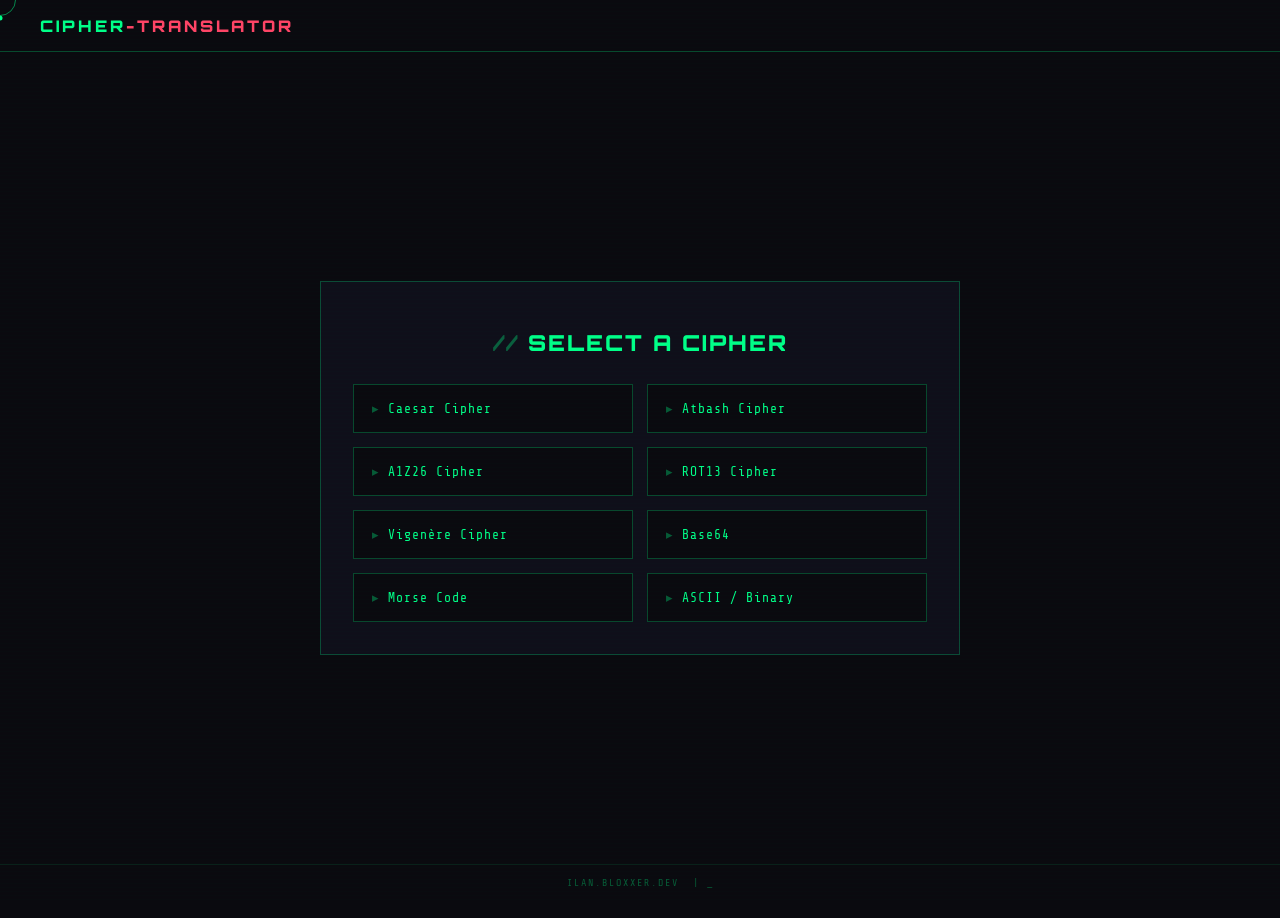
==== cipher/index.html @ 72453ea2 "Initial commit" ====
<!DOCTYPE html>
<html lang="en">
<head>
    <script async src="https://www.googletagmanager.com/gtag/js?id=G-B11HJYVGYN"></script>sudo
    <script src="gtag.js"></script>
    <meta charset="UTF-8">
    <meta name="viewport" content="width=device-width, initial-scale=1.0">
    <title>Cipher Translator</title>
    <link href="https://fonts.googleapis.com/css2?family=Orbitron:wght@400;700;900&family=Share+Tech+Mono&display=swap" rel="stylesheet">
    <link href="/cipher/styles.css" rel="stylesheet">
</head>
<body>

    <nav>
        <span class="logo" onclick="location.href='https://ilan.bloxxer.dev'">CIPHER<span>-TRANSLATOR</span>
    </nav>

    <div id="cursor-outer"></div>
    <div id="cursor-inner"></div>

    <div id="app-container">

        <div id="cipher-menu" class="panel">
            <h1 class="panel-h1">SELECT A CIPHER</h1>
            <div id="cipher-buttons-container"></div>
        </div>

        <div id="translator-page" class="panel hidden">
            <div class="translator-head">
                <h2 id="translator-title" class="translator-title">Translator</h2>
                <button id="back-to-menu-btn" class="btn btn-ghost">
                    <svg xmlns="http://www.w3.org/2000/svg" viewBox="0 0 20 20" fill="currentColor">
                        <path fill-rule="evenodd" d="M9.707 16.707a1 1 0 01-1.414 0l-6-6a1 1 0 010-1.414l6-6a1 1 0 011.414 1.414L5.414 9H17a1 1 0 110 2H5.414l4.293 4.293a1 1 0 010 1.414z" clip-rule="evenodd" />
                    </svg>
                    MENU
                </button>
            </div>

            <div id="key-input-container" class="hidden">
                <label id="key-label" for="cipher-key">Cipher Key:</label>
                <input type="text" id="cipher-key" placeholder="Enter key here">
                <p id="key-error" class="hidden"></p>
            </div>

            <div class="io-grid">
                <div>
                    <label for="input-text">Input Text:</label>
                    <textarea id="input-text" rows="6" placeholder="Enter text to process..."></textarea>
                </div>
                <div>
                    <label for="output-text">Output Text:</label>
                    <textarea id="output-text" rows="6" placeholder="Result will appear here..." readonly></textarea>
                </div>
            </div>

            <div id="message-area"></div>

            <div class="controls-row">
                <button id="encode-btn" class="btn btn-primary">
                    <svg xmlns="http://www.w3.org/2000/svg" viewBox="0 0 20 20" fill="currentColor">
                        <path fill-rule="evenodd" d="M5 9V7a5 5 0 0110 0v2a2 2 0 012 2v5a2 2 0 01-2 2H5a2 2 0 01-2-2v-5a2 2 0 012-2zm8-2v2H7V7a3 3 0 016 0z" clip-rule="evenodd" />
                    </svg>
                    ENCODE
                </button>
                <button id="decode-btn" class="btn btn-primary">
                    <svg xmlns="http://www.w3.org/2000/svg" viewBox="0 0 20 20" fill="currentColor">
                        <path d="M10 2a5 5 0 00-5 5v2a2 2 0 00-2 2v5a2 2 0 002 2h10a2 2 0 002-2v-5a2 2 0 00-2-2V7a5 5 0 00-5-5zm0 2.5a2.5 2.5 0 012.5 2.5V7H7.5V7a2.5 2.5 0 012.5-2.5z" />
                    </svg>
                    DECODE
                </button>
                <button id="swap-btn" class="btn btn-ghost">
                    <svg xmlns="http://www.w3.org/2000/svg" viewBox="0 0 20 20" fill="currentColor">
                        <path fill-rule="evenodd" d="M10 3a1 1 0 01.707.293l3 3a1 1 0 01-1.414 1.414L10 5.414 7.707 7.707a1 1 0 01-1.414-1.414l3-3A1 1 0 0110 3zm0 14a1 1 0 01-.707-.293l-3-3a1 1 0 011.414-1.414L10 14.586l2.293-2.293a1 1 0 011.414 1.414l-3 3A1 1 0 0110 17z" clip-rule="evenodd" />
                    </svg>
                    SWAP I/O
                </button>
                <button id="clear-btn" class="btn btn-ghost">
                    <svg xmlns="http://www.w3.org/2000/svg" fill="none" viewBox="0 0 24 24" stroke="currentColor" stroke-width="2">
                        <path stroke-linecap="round" stroke-linejoin="round" d="M19 7l-.867 12.142A2 2 0 0116.138 21H7.862a2 2 0 01-1.995-1.858L5 7m5 4v6m4-6v6m1-10V4a1 1 0 00-1-1h-4a1 1 0 00-1 1v3M4 7h16" />
                    </svg>
                    CLEAR
                </button>
            </div>
        </div>
    </div>

    <div id="message-modal" class="modal hidden">
        <div class="modal-content">
            <h3 id="modal-title" class="modal-title">Notification</h3>
            <p id="modal-body" class="modal-body">This is a modal message.</p>
            <div class="modal-actions">
                <button id="modal-close-btn" class="btn btn-primary">Close</button>
            </div>
        </div>
    </div>

    <footer>
        ILAN.BLOXXER.DEV &nbsp;|&nbsp; <span class="blink">_</span>
    </footer>

    <script>
        // DOM Elements
        const cipherMenuPage = document.getElementById('cipher-menu');
        const translatorPage = document.getElementById('translator-page');
        const cipherButtonsContainer = document.getElementById('cipher-buttons-container');
        const translatorTitle = document.getElementById('translator-title');
        const backToMenuBtn = document.getElementById('back-to-menu-btn');
        
        const keyInputContainer = document.getElementById('key-input-container');
        const keyLabel = document.getElementById('key-label');
        const cipherKeyInput = document.getElementById('cipher-key');
        const keyError = document.getElementById('key-error');

        const inputText = document.getElementById('input-text');
        const outputText = document.getElementById('output-text');
        const messageArea = document.getElementById('message-area');

        const encodeBtn = document.getElementById('encode-btn');
        const decodeBtn = document.getElementById('decode-btn');
        const swapBtn = document.getElementById('swap-btn');
        const clearBtn = document.getElementById('clear-btn');

        const messageModal = document.getElementById('message-modal');
        const modalTitleElem = document.getElementById('modal-title'); // Renamed to avoid conflict
        const modalBodyElem = document.getElementById('modal-body');   // Renamed to avoid conflict
        const modalCloseBtn = document.getElementById('modal-close-btn');

        let currentCipher = null;

        // --- Utility Functions ---
        function showModal(title, message) {
            modalTitleElem.textContent = title;
            modalBodyElem.textContent = message;
            messageModal.classList.remove('hidden');
        }

        modalCloseBtn.addEventListener('click', () => {
            messageModal.classList.add('hidden');
        });

        // --- Cipher Definitions ---
        const ciphers = {
            caesar: {
                name: "Caesar Cipher",
                needsKey: true,
                keyPrompt: "Shift value (e.g., 3 for A->D):",
                keyType: "number",
                process: (text, keyStr, encode) => {
                    const shift = parseInt(keyStr);
                    if (isNaN(shift)) {
                        keyError.textContent = "Shift must be a number.";
                        keyError.classList.remove('hidden');
                        return null;
                    }
                    keyError.classList.add('hidden');
                    return text.split('').map(char => {
                        if (char.match(/[a-z]/i)) {
                            const code = char.charCodeAt(0);
                            let shiftedCode;
                            if (code >= 65 && code <= 90) { // Uppercase
                                shiftedCode = encode ? (code - 65 + shift) % 26 : (code - 65 - shift + 26*1000) % 26; 
                                return String.fromCharCode(shiftedCode + 65);
                            } else if (code >= 97 && code <= 122) { // Lowercase
                                shiftedCode = encode ? (code - 97 + shift) % 26 : (code - 97 - shift + 26*1000) % 26;
                                return String.fromCharCode(shiftedCode + 97);
                            }
                        }
                        return char; 
                    }).join('');
                }
            },
            atbash: {
                name: "Atbash Cipher",
                needsKey: false,
                process: (text) => { 
                    return text.split('').map(char => {
                        if (char.match(/[a-z]/i)) {
                            const code = char.charCodeAt(0);
                            if (code >= 65 && code <= 90) { 
                                return String.fromCharCode(90 - (code - 65));
                            } else if (code >= 97 && code <= 122) { 
                                return String.fromCharCode(122 - (code - 97));
                            }
                        }
                        return char;
                    }).join('');
                }
            },
            a1z26: {
                name: "A1Z26 Cipher",
                needsKey: false,
                encode: (text) => {
                    return text.toUpperCase().split('').map(char => {
                        const code = char.charCodeAt(0);
                        if (code >= 65 && code <= 90) { 
                            return code - 64;
                        }
                        return ''; 
                    }).filter(val => val !== '').join(' ');
                },
                decode: (text) => {
                    return text.split(' ').map(numStr => {
                        const num = parseInt(numStr);
                        if (!isNaN(num) && num >= 1 && num <= 26) {
                            return String.fromCharCode(num + 64);
                        }
                        return ''; 
                    }).filter(val => val !== '').join('');
                }
            },
            rot13: {
                name: "ROT13 Cipher",
                needsKey: false,
                process: (text) => { 
                    return ciphers.caesar.process(text, '13', true);
                }
            },
            vigenere: {
                name: "Vigenère Cipher",
                needsKey: true,
                keyPrompt: "Keyword (alphabetic, e.g., LEMON):",
                keyType: "text",
                process: (text, key, encode) => {
                    if (!key || !/^[a-zA-Z]+$/.test(key)) {
                        keyError.textContent = "Keyword must be alphabetic and not empty.";
                        keyError.classList.remove('hidden');
                        return null;
                    }
                    keyError.classList.add('hidden');
                    const keyUpper = key.toUpperCase();
                    let keyIndex = 0;
                    return text.split('').map(char => {
                        if (char.match(/[a-z]/i)) {
                            const charCode = char.charCodeAt(0);
                            const keyChar = keyUpper[keyIndex % keyUpper.length];
                            const shift = keyChar.charCodeAt(0) - 65;
                            keyIndex++;
                            
                            let base, processedCharCode;
                            if (charCode >= 65 && charCode <= 90) base = 65; 
                            else if (charCode >= 97 && charCode <= 122) base = 97; 
                            else return char; 

                            if (encode) {
                                processedCharCode = (charCode - base + shift) % 26;
                            } else {
                                processedCharCode = (charCode - base - shift + 26) % 26;
                            }
                            return String.fromCharCode(base + processedCharCode);
                        }
                        return char;
                    }).join('');
                }
            },
            base64: {
                name: "Base64",
                needsKey: false,
                encode: (text) => {
                    try {
                        return btoa(unescape(encodeURIComponent(text))); 
                    } catch (e) {
                        messageArea.textContent = "Error encoding to Base64: " + e.message;
                        return null;
                    }
                },
                decode: (text) => {
                    try {
                        return decodeURIComponent(escape(atob(text))); 
                    } catch (e) {
                        messageArea.textContent = "Invalid Base64 string or error decoding: " + e.message;
                        return null;
                    }
                }
            },
            morse: {
                name: "Morse Code",
                needsKey: false,
                map: {
                    'A': '.-',    'B': '-...',  'C': '-.-.',  'D': '-..',   'E': '.',
                    'F': '..-.',  'G': '--.',   'H': '....',  'I': '..',    'J': '.---',
                    'K': '-.-',   'L': '.-..',  'M': '--',    'N': '-.',    'O': '---',
                    'P': '.--.',  'Q': '--.-',  'R': '.-.',   'S': '...',   'T': '-',
                    'U': '..-',   'V': '...-',  'W': '.--',   'X': '-..-',  'Y': '-.--',
                    'Z': '--..',  '0': '-----', '1': '.----', '2': '..---', '3': '...--',
                    '4': '....-', '5': '.....', '6': '-....', '7': '--...', '8': '---..',
                    '9': '----.', '.': '.-.-.-',',': '--..--', '?': '..--..', '\'': '.----.',
                    '!': '-.-.--', '/': '-..-.', '(': '-.--.', ')': '-.--.-', '&': '.-...',
                    ':': '---...', ';': '-.-.-.', '=': '-...-', '+': '.-.-.', '-': '-....-',
                    '_': '..--.-', '"': '.-..-.', '$': '...-..-', '@': '.--.-.', ' ': '/'
                },
                reverseMap: null, 
                init: function() {
                    this.reverseMap = {};
                    for (const key in this.map) {
                        this.reverseMap[this.map[key]] = key;
                    }
                },
                encode: function(text) {
                    if (!this.reverseMap) this.init();
                    return text.toUpperCase().split('').map(char => this.map[char] || '').filter(Boolean).join(' ');
                },
                decode: function(morse) {
                    if (!this.reverseMap) this.init();
                    return morse.split(' ').map(code => this.reverseMap[code] || '').filter(Boolean).join('');
                }
            },
            binary: {
                name: "ASCII / Binary",
                needsKey: false,
                encode: (text) => {
                    return text.split('').map(char => {
                        return char.charCodeAt(0).toString(2).padStart(8, '0');
                    }).join(' ');
                },
                decode: (binaryStr) => {
                    return binaryStr.split(' ').map(bin => {
                        if (/^[01]{8}$/.test(bin)) { 
                           return String.fromCharCode(parseInt(bin, 2));
                        }
                        return ''; 
                    }).filter(Boolean).join('');
                }
            }
        };
        
        if (ciphers.morse.init) ciphers.morse.init();

        function showCipherMenu() {
            cipherMenuPage.classList.remove('hidden');
            translatorPage.classList.add('hidden');
            currentCipher = null;
            clearTranslatorFields();
            messageArea.textContent = '';
        }

        function showTranslator(cipherKey) {
            currentCipher = ciphers[cipherKey];
            if (!currentCipher) {
                console.error("Cipher not found:", cipherKey);
                showModal("Error", `Cipher "${cipherKey}" definition is missing.`);
                return;
            }

            translatorTitle.textContent = `${currentCipher.name} Translator`;
            cipherMenuPage.classList.add('hidden');
            translatorPage.classList.remove('hidden');
            
            keyError.classList.add('hidden');
            keyError.textContent = '';

            if (currentCipher.needsKey) {
                keyInputContainer.classList.remove('hidden');
                keyLabel.textContent = currentCipher.keyPrompt || "Cipher Key:";
                cipherKeyInput.type = currentCipher.keyType || "text";
                cipherKeyInput.value = ''; 
                cipherKeyInput.placeholder = currentCipher.keyType === 'number' ? "e.g., 3" : "e.g., LEMON";
            } else {
                keyInputContainer.classList.add('hidden');
            }
            clearTranslatorFields();
            messageArea.textContent = '';
        }
        
        function clearTranslatorFields() {
            inputText.value = '';
            outputText.value = '';
            if (currentCipher && currentCipher.needsKey) {
                cipherKeyInput.value = '';
            }
            messageArea.textContent = '';
            keyError.classList.add('hidden');
        }

        backToMenuBtn.addEventListener('click', showCipherMenu);

        encodeBtn.addEventListener('click', () => {
            if (!currentCipher) return;
            messageArea.textContent = ''; 
            const text = inputText.value;
            const key = currentCipher.needsKey ? cipherKeyInput.value : null;

            let result;
            if (currentCipher.process) { 
                result = currentCipher.process(text, key, true);
            } else if (currentCipher.encode) { 
                result = currentCipher.encode(text, key);
            } else {
                showModal("Error", "Encoding function not implemented for this cipher.");
                return;
            }
            
            if (result !== null) { 
                outputText.value = result;
            } else if (!keyError.classList.contains('hidden')) {
                // Key error already shown
            } else if (!messageArea.textContent) {
                 messageArea.textContent = 'Encoding failed. Check input or key.';
            }
        });

        decodeBtn.addEventListener('click', () => {
            if (!currentCipher) return;
            messageArea.textContent = '';
            const text = inputText.value;
            const key = currentCipher.needsKey ? cipherKeyInput.value : null;

            let result;
            if (currentCipher.process) {
                result = currentCipher.process(text, key, false);
            } else if (currentCipher.decode) {
                result = currentCipher.decode(text, key);
            } else {
                showModal("Error", "Decoding function not implemented for this cipher.");
                return;
            }

            if (result !== null) {
                outputText.value = result;
            } else if (!keyError.classList.contains('hidden')) {
                // Key error already shown
            } else if (!messageArea.textContent) {
                 messageArea.textContent = 'Decoding failed. Check input or key.';
            }
        });
        
        swapBtn.addEventListener('click', () => {
            const temp = inputText.value;
            inputText.value = outputText.value;
            outputText.value = temp;
            messageArea.textContent = '';
        });

        clearBtn.addEventListener('click', () => {
            clearTranslatorFields();
            if (currentCipher && currentCipher.needsKey) {
                 cipherKeyInput.value = ''; 
            }
        });
        
        cipherKeyInput.addEventListener('input', () => {
            keyError.classList.add('hidden'); 
            messageArea.textContent = '';
        });
        inputText.addEventListener('input', () => {
             messageArea.textContent = '';
        });

        function initializeApp() {
            for (const key in ciphers) {
                const button = document.createElement('button');
                button.textContent = ciphers[key].name;
                button.classList.add('cipher-btn');
                button.dataset.cipherKey = key;
                button.addEventListener('click', () => showTranslator(key));
                cipherButtonsContainer.appendChild(button);
            }
            showCipherMenu(); 
        }

        initializeApp();

        // --- Custom cursor ---
        (function () {
            const o = document.getElementById('cursor-outer');
            const i = document.getElementById('cursor-inner');
            let mx = 0, my = 0, ox = 0, oy = 0;
            document.addEventListener('mousemove', e => {
                mx = e.clientX; my = e.clientY;
                i.style.left = mx + 'px'; i.style.top = my + 'px';
            });
            (function animate() {
                ox += (mx - ox) * 0.12; oy += (my - oy) * 0.12;
                o.style.left = Math.round(ox * 10) / 10 + 'px';
                o.style.top = Math.round(oy * 10) / 10 + 'px';
                requestAnimationFrame(animate);
            })();
            function addHover(el) {
                el.addEventListener('mouseenter', () => document.body.classList.add('cursor-hover'));
                el.addEventListener('mouseleave', () => document.body.classList.remove('cursor-hover'));
            }
            function addTextCursor(el) {
                el.addEventListener('mouseenter', () => document.body.classList.add('cursor-text'));
                el.addEventListener('mouseleave', () => document.body.classList.remove('cursor-text'));
            }
            document.querySelectorAll('button, a').forEach(addHover);
            document.querySelectorAll('input, textarea').forEach(addTextCursor);
            // cipher menu buttons are created after initializeApp() runs, so re-bind once more
            document.querySelectorAll('.cipher-btn').forEach(addHover);
        })();
    </script>
</body>
</html>
---- cipher/styles.css ----
:root {
    --green: #00ff88;
    --red: #ff4466;
    --yellow: #ffcc00;
    --bg: #0a0a0f;
    --bg2: #0f0f1a;
    --border: #00ff8818;
    --border2: #00ff8840;
    --text-dim: #00ff8855;
    --text-mid: #00ff8899;
}

*, *::before, *::after { box-sizing: border-box; }

body {
    font-family: 'Share Tech Mono', monospace;
    background: var(--bg);
    color: var(--green);
    margin: 0;
    min-height: 100vh;
    cursor: none !important;
}
*, *::before, *::after { cursor: none !important; }
a { color: inherit; }

/* scanlines */
body::before {
    content: '';
    pointer-events: none;
    position: fixed;
    inset: 0;
    background: repeating-linear-gradient(
        to bottom,
        transparent 0px, transparent 3px,
        rgba(0,255,136,0.012) 3px, rgba(0,255,136,0.012) 4px
    );
    z-index: 9000;
}

/* custom cursor */
#cursor-outer {
    position: fixed; pointer-events: none; z-index: 99999;
    width: 32px; height: 32px;
    border: 1px solid rgba(0,255,136,0.5);
    border-radius: 50%;
    transform: translate(-50%, -50%);
    transition: width 0.2s, height 0.2s, border-color 0.2s, background 0.2s;
}
#cursor-inner {
    position: fixed; pointer-events: none; z-index: 99999;
    width: 5px; height: 5px;
    background: var(--green);
    border-radius: 50%;
    transform: translate(-50%, -50%);
    transition: width 0.15s, height 0.15s, background 0.15s;
}
body.cursor-hover #cursor-outer { width: 44px; height: 44px; border-color: rgba(0,255,136,0.8); background: rgba(0,255,136,0.06); }
body.cursor-hover #cursor-inner { width: 6px; height: 6px; background: #00ffaa; }
body.cursor-text #cursor-outer { width: 3px; height: 28px; border-radius: 2px; border-color: rgba(0,255,136,0.7); }
body.cursor-text #cursor-inner { opacity: 0; }

.hidden { display: none !important; }

#app-container {
    min-height: 100vh;
    display: flex;
    flex-direction: column;
    align-items: center;
    justify-content: center;
    padding: 24px;
    position: relative;
    z-index: 1;
}

/* panel = old "bg-gray-800 rounded-xl shadow-2xl" card */
.panel {
    width: 100%;
    background: var(--bg2);
    border: 1px solid var(--border2);
    padding: 32px;
}
#cipher-menu { max-width: 640px; }
#translator-page { max-width: 780px; }

/* nav strip */
nav{
  position:fixed;top:0;left:0;right:0;
  height:52px;
  background:var(--bg);
  border-bottom:1px solid var(--border2);
  display:flex;align-items:center;padding:0 40px;
  z-index:100;
}
.logo{font-family:'Orbitron',monospace;font-size:16px;font-weight:900;letter-spacing:3px;}
.logo span{color:var(--red);}
.nav-sub{margin-left:16px;font-size:10px;letter-spacing:2px;color:var(--text-dim);}

.panel-h1 {
    font-family: 'Orbitron', monospace;
    font-size: 22px;
    font-weight: 900;
    letter-spacing: 2px;
    text-align: center;
    margin-bottom: 28px;
}
.panel-h1::before { content: '// '; color: var(--text-dim); }

.translator-head {
    display: flex;
    justify-content: space-between;
    align-items: center;
    margin-bottom: 24px;
    flex-wrap: wrap;
    gap: 12px;
}
.translator-title {
    font-family: 'Orbitron', monospace;
    font-size: 16px;
    font-weight: 700;
    letter-spacing: 1px;
    color: var(--green);
}

/* Cipher selector buttons (menu) */
#cipher-buttons-container {
    display: grid;
    grid-template-columns: 1fr 1fr;
    gap: 14px;
}
@media (max-width: 560px) {
    #cipher-buttons-container { grid-template-columns: 1fr; }
}
.cipher-btn {
    display: block;
    width: 100%;
    text-align: left;
    font-family: 'Share Tech Mono', monospace;
    font-size: 13px;
    letter-spacing: 1px;
    padding: 16px 18px;
    background: var(--bg);
    border: 1px solid var(--border2);
    color: var(--green);
    cursor: none;
    transition: border-color 0.15s, background 0.15s, transform 0.15s;
}
.cipher-btn::before { content: '▸ '; color: var(--text-dim); }
.cipher-btn:hover { border-color: var(--green); background: rgba(0,255,136,0.05); transform: translateY(-2px); }

/* Generic buttons */
.btn {
    font-family: 'Share Tech Mono', monospace;
    font-size: 12px;
    letter-spacing: 2px;
    padding: 10px 22px;
    border: 1px solid var(--green);
    background: transparent;
    color: var(--green);
    cursor: none;
    transition: background 0.15s, transform 0.1s;
    display: inline-flex;
    align-items: center;
    gap: 6px;
}
.btn:hover { background: rgba(0,255,136,0.1); }
.btn:active { transform: scale(0.98); }
.btn-primary { background: var(--green); color: var(--bg); font-family: 'Orbitron', monospace; font-weight: 700; border-color: var(--green); }
.btn-primary:hover { background: #00ffaa; color: var(--bg); }
.btn-ghost { border-color: var(--border2); color: var(--text-mid); }
.btn-ghost:hover { color: var(--green); border-color: var(--green); background: rgba(0,255,136,0.05); }
.btn svg { width: 16px; height: 16px; }

label {
    font-size: 10px;
    letter-spacing: 2px;
    text-transform: uppercase;
    color: var(--text-mid);
    display: block;
    margin-bottom: 6px;
}

input[type=text], input[type=number], textarea {
    width: 100%;
    background: var(--bg);
    border: 1px solid var(--border2);
    color: var(--green);
    font-family: 'Share Tech Mono', monospace;
    font-size: 13px;
    padding: 12px 14px;
    outline: none;
    transition: border-color 0.15s;
    resize: none;
}
input:focus, textarea:focus { border-color: var(--green); }
input::placeholder, textarea::placeholder { color: var(--text-dim); }

#key-input-container { margin-bottom: 18px; }
#key-error { color: var(--red); font-size: 11px; margin-top: 6px; letter-spacing: 0.5px; }

.io-grid {
    display: grid;
    grid-template-columns: 1fr 1fr;
    gap: 16px;
    margin-bottom: 18px;
}
@media (max-width: 560px) {
    .io-grid { grid-template-columns: 1fr; }
}

#message-area {
    color: var(--yellow);
    font-size: 12px;
    letter-spacing: 0.5px;
    min-height: 18px;
    margin-bottom: 16px;
}

.controls-row {
    display: flex;
    flex-wrap: wrap;
    gap: 10px;
    align-items: center;
}

/* Modal */
.modal {
    position: fixed;
    inset: 0;
    background: rgba(0,0,0,0.75);
    display: flex;
    align-items: center;
    justify-content: center;
    padding: 24px;
    z-index: 9998;
}
.modal-content {
    background: var(--bg2);
    border: 1px solid var(--border2);
    padding: 28px;
    max-width: 420px;
    width: 100%;
}
.modal-title {
    font-family: 'Orbitron', monospace;
    font-size: 14px;
    letter-spacing: 2px;
    color: var(--green);
    margin-bottom: 14px;
}
.modal-body {
    font-size: 12px;
    color: var(--text-mid);
    line-height: 1.8;
    margin-bottom: 22px;
}
.modal-actions { text-align: right; }

footer{
  position:fixed;bottom:0;left:0;right:0;
  height:36px;
  border-top:1px solid var(--border);
  display:flex;align-items:center;justify-content:center;
  font-size:10px;color:var(--text-dim);letter-spacing:2px;
}
.blink{animation:blink 1.2s infinite;}
@keyframes blink{
  0% {
    scale: 1;
    opacity: 100%;
  }
  50% {
    scale: 0;
    opacity: 0%;
    transform: translate(0, 10px);
  }
  100% {
    scale: 1;
    opacity: 100%;
  }
}
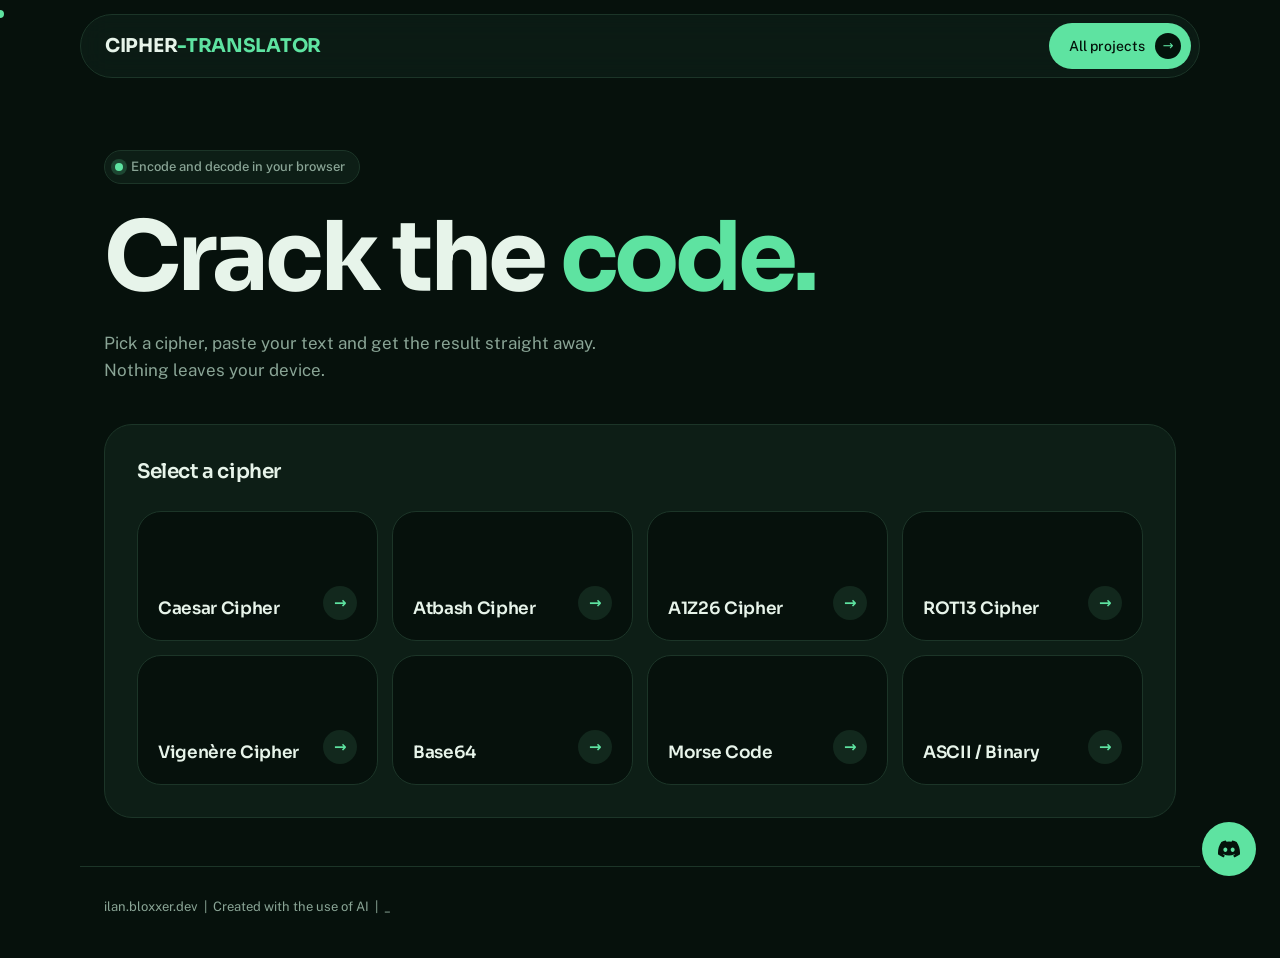
==== commit bf7a6aba: "add cipher" ====
--- a/cipher/index.html
+++ b/cipher/index.html
@@ -1,27 +1,149 @@
 <!DOCTYPE html>
 <html lang="en">
 <head>
-    <script async src="https://www.googletagmanager.com/gtag/js?id=G-B11HJYVGYN"></script>sudo
+    <script async src="https://www.googletagmanager.com/gtag/js?id=G-B11HJYVGYN"></script>
     <script src="gtag.js"></script>
     <meta charset="UTF-8">
     <meta name="viewport" content="width=device-width, initial-scale=1.0">
     <title>Cipher Translator</title>
-    <link href="https://fonts.googleapis.com/css2?family=Orbitron:wght@400;700;900&family=Share+Tech+Mono&display=swap" rel="stylesheet">
-    <link href="/cipher/styles.css" rel="stylesheet">
+    <link href="https://fonts.googleapis.com/css2?family=Sora:wght@400;600;700&family=Public+Sans:wght@400;500;600&display=swap" rel="stylesheet">
+    <style>
+:root{
+  --bg:#06110c;--card:#0d1e16;--card2:#12281d;--ink:#e7f4ea;--ink2:#c9e3d3;--mut:#8aa596;--line:#1c3528;
+  --blue:#5ee3a1;--blue-soft:#123425;--amber:#f5b94a;--coral:#ff7075;--onacc:#04130b;--accHi:#8ff0c0;
+  --disp:'Sora','Public Sans',system-ui,sans-serif;--body:'Public Sans',system-ui,sans-serif;
+  --r:28px;
+}
+*,*::before,*::after{box-sizing:border-box;margin:0;padding:0}
+html{background:var(--bg)}
+body{font-family:var(--body);background:var(--bg);color:var(--ink);min-height:100vh;font-size:15px;line-height:1.5;-webkit-font-smoothing:antialiased}
+a{color:inherit;text-decoration:none}
+button{font:inherit;color:inherit;background:none;border:none;cursor:pointer}
+:focus-visible{outline:2px solid var(--blue);outline-offset:3px}
+.hidden{display:none!important}
+@media(hover:hover) and (pointer:fine){*{cursor:none!important}}
+
+/* cursor */
+#cursor-outer{position:fixed;pointer-events:none;z-index:99999;width:8px;height:8px;border-radius:50%;background:var(--blue);transform:translate(-50%,-50%);transition:width .2s,height .2s,border-radius .2s,background .15s}
+body.cg #cursor-outer{background:var(--onacc)}
+#cursor-inner{display:none}
+body.ct #cursor-outer{width:3px;height:26px;border-radius:2px}
+body.cd #cursor-outer{width:5px;height:5px}
+.ripple{position:fixed;pointer-events:none;z-index:99998;width:14px;height:14px;border:1.5px solid var(--blue);border-radius:50%;margin:-7px 0 0 -7px;animation:rip .75s ease-out forwards}
+@keyframes rip{from{transform:scale(1);opacity:.9}to{transform:scale(6);opacity:0}}
+@media(hover:none){#cursor-outer,#cursor-inner{display:none}input,textarea{font-size:16px!important}}
+
+/* nav */
+nav{position:sticky;top:14px;z-index:100;max-width:1120px;margin:14px auto 0;padding:8px 8px 8px 24px;display:flex;align-items:center;justify-content:space-between;background:rgba(13,30,22,.82);backdrop-filter:blur(14px);border:1px solid var(--line);border-radius:999px;width:calc(100% - 32px)}
+.logo{font-family:var(--disp);font-weight:700;font-size:19px;letter-spacing:-.3px}
+.logo span{color:var(--blue)}
+.nav-right{display:flex;align-items:center;gap:6px}
+.nav-right a{font-size:14px;font-weight:500;color:var(--mut);padding:10px 18px;border-radius:999px}
+.nav-right a:hover{color:var(--ink);background:var(--card2);transform:translateY(-2px)}
+.nav-right a.cta{background:var(--blue);color:var(--onacc);display:flex;align-items:center;gap:10px;padding:10px 10px 10px 20px}
+.nav-right a.cta:hover{background:var(--accHi);color:var(--onacc);transform:translateY(-4px);box-shadow:0 12px 30px rgba(94,227,161,.4)}
+.nav-right a.cta:active{transform:translateY(0) scale(.97);box-shadow:none}
+.arr{width:26px;height:26px;border-radius:50%;background:var(--onacc);color:var(--blue);display:grid;place-items:center;font-size:13px;flex-shrink:0;transition:transform .35s cubic-bezier(.2,.8,.2,1)}
+.nav-right a.cta:hover .arr{transform:translateX(5px) rotate(-45deg) scale(1.12)}
+.nav-right a,.btn,.cipher-btn,.discord-fab{transition:transform .3s cubic-bezier(.2,.8,.2,1),box-shadow .3s,background .2s,color .2s,border-color .2s}
+
+/* hero */
+.hero{max-width:1120px;margin:0 auto;padding:72px 24px 40px}
+.badge{display:inline-flex;align-items:center;gap:8px;background:var(--card);border:1px solid var(--line);border-radius:999px;padding:6px 14px 6px 10px;font-size:13px;font-weight:500;color:var(--mut);margin-bottom:26px}
+.badge::before{content:'';width:8px;height:8px;border-radius:50%;background:var(--blue);box-shadow:0 0 0 4px rgba(94,227,161,.2)}
+.hero h1{font-family:var(--disp);font-weight:700;font-size:clamp(44px,8vw,96px);line-height:1;letter-spacing:-.045em;max-width:12ch;text-wrap:balance}
+.hero h1 span{color:var(--blue)}
+.hero p{margin-top:24px;max-width:54ch;color:var(--mut);font-size:17px;line-height:1.6}
+
+/* panels */
+#app-container{max-width:1120px;margin:0 auto;padding:0 24px 24px}
+.panel{background:var(--card);border:1px solid var(--line);border-radius:var(--r);padding:32px}
+.panel-h1{font-family:var(--disp);font-size:20px;font-weight:600;letter-spacing:-.02em;margin-bottom:24px}
+.translator-head{display:flex;justify-content:space-between;align-items:center;gap:12px;flex-wrap:wrap;margin-bottom:28px}
+.translator-title{font-family:var(--disp);font-size:clamp(24px,4vw,36px);font-weight:700;letter-spacing:-.04em;line-height:1.1}
+
+/* cipher cards */
+#cipher-buttons-container{display:grid;grid-template-columns:repeat(4,1fr);gap:14px}
+.cipher-btn{display:flex;align-items:flex-end;justify-content:space-between;gap:12px;text-align:left;min-height:130px;padding:20px;background:var(--bg);border:1px solid var(--line);border-radius:24px;font-family:var(--disp);font-size:17px;font-weight:600;letter-spacing:-.02em;line-height:1.2;color:var(--ink)}
+.cipher-btn::after{content:'\2192';width:34px;height:34px;border-radius:50%;background:var(--card2);color:var(--blue);display:grid;place-items:center;font-size:15px;flex-shrink:0;transition:transform .35s cubic-bezier(.2,.8,.2,1),background .2s,color .2s}
+.cipher-btn:hover{border-color:var(--blue);background:var(--card2);transform:translateY(-5px);box-shadow:0 14px 30px rgba(94,227,161,.15)}
+.cipher-btn:hover::after{background:var(--blue);color:var(--onacc);transform:translateX(4px) rotate(-45deg) scale(1.12)}
+.cipher-btn:active{transform:translateY(-1px) scale(.98)}
+
+/* buttons */
+.btn{font-family:var(--disp);font-size:14px;font-weight:600;padding:12px 22px;border-radius:999px;display:inline-flex;align-items:center;gap:8px;border:1px solid transparent}
+.btn svg{width:16px;height:16px;flex-shrink:0}
+.btn-primary{background:var(--blue);color:var(--onacc)}
+.btn-primary:hover{background:var(--accHi);transform:translateY(-4px);box-shadow:0 12px 30px rgba(94,227,161,.4)}
+.btn-primary:active{transform:translateY(0) scale(.97);box-shadow:none}
+.btn-ghost{border-color:var(--line);color:var(--ink2)}
+.btn-ghost:hover{border-color:var(--blue);color:var(--blue);transform:translateY(-3px);box-shadow:0 10px 24px rgba(94,227,161,.2)}
+.btn-ghost:active{transform:scale(.96)}
+
+/* form */
+label{font-size:13px;font-weight:500;color:var(--mut);display:block;margin-bottom:8px}
+input[type=text],input[type=number],textarea{width:100%;background:var(--bg);border:1.5px solid transparent;border-radius:18px;color:var(--ink);font:500 15px var(--body);padding:15px 18px;outline:none;transition:border-color .15s,background .15s;resize:none}
+textarea{line-height:1.6}
+input:focus,textarea:focus{border-color:var(--blue);background:#0a1a12}
+input::placeholder,textarea::placeholder{color:#6f8a7b}
+#output-text{background:var(--card2)}
+#key-input-container{margin-bottom:20px}
+#key-error{color:#ff8a8e;font-size:13px;margin-top:8px}
+.io-grid{display:grid;grid-template-columns:1fr 1fr;gap:18px;margin-bottom:18px}
+#message-area{color:var(--amber);font-size:14px;min-height:20px;margin-bottom:16px}
+.controls-row{display:flex;flex-wrap:wrap;gap:10px;align-items:center}
+
+/* modal */
+.modal{position:fixed;inset:0;background:rgba(2,8,5,.7);backdrop-filter:blur(6px);display:flex;align-items:center;justify-content:center;padding:24px;z-index:9998}
+.modal-content{background:var(--card);border:1px solid var(--line);border-radius:var(--r);padding:30px;max-width:440px;width:100%;box-shadow:0 30px 60px rgba(0,0,0,.5)}
+.modal-title{font-family:var(--disp);font-size:20px;font-weight:600;letter-spacing:-.02em;margin-bottom:12px}
+.modal-body{font-size:15px;color:var(--ink2);line-height:1.6;margin-bottom:24px}
+.modal-actions{text-align:right}
+
+/* footer */
+footer{max-width:1120px;margin:24px auto 0;padding:28px 24px 40px;border-top:1px solid var(--line);font-size:13px;color:var(--mut);line-height:1.8}
+.blink{animation:blink 1.2s infinite;display:inline-block}
+@keyframes blink{0%,100%{opacity:1}50%{opacity:.2}}
+
+/* discord */
+.discord-fab{position:fixed;bottom:24px;right:24px;width:54px;height:54px;display:grid;place-items:center;background:var(--blue);color:var(--onacc);border-radius:50%;z-index:500}
+.discord-fab:hover{background:var(--accHi);transform:translateY(-6px) scale(1.12) rotate(-8deg);box-shadow:0 14px 30px rgba(94,227,161,.45)}
+.discord-fab:active{transform:scale(.95)}
+.discord-fab-ring{display:none}
+
+@media(max-width:900px){#cipher-buttons-container{grid-template-columns:repeat(2,1fr)}}
+@media(max-width:560px){
+  .hero{padding-top:48px}
+  .nav-right a:not(.cta){display:none}
+  .panel{padding:22px}
+  .io-grid{grid-template-columns:1fr}
+  .cipher-btn{min-height:104px}
+}
+@media(prefers-reduced-motion:reduce){*,*::before,*::after{animation:none!important;transition:none!important}}
+</style>
 </head>
 <body>
 
-    <nav>
-        <span class="logo" onclick="location.href='https://ilan.bloxxer.dev'">CIPHER<span>-TRANSLATOR</span>
-    </nav>
-
     <div id="cursor-outer"></div>
     <div id="cursor-inner"></div>
 
+    <nav>
+        <a class="logo" href="https://ilan.bloxxer.dev">CIPHER<span>-TRANSLATOR</span></a>
+        <div class="nav-right">
+            <a class="cta" href="https://ilan.bloxxer.dev">All projects <span class="arr">&rarr;</span></a>
+        </div>
+    </nav>
+
+    <header class="hero">
+        <div class="badge">Encode and decode in your browser</div>
+        <h1>Crack the <span>code.</span></h1>
+        <p>Pick a cipher, paste your text and get the result straight away. Nothing leaves your device.</p>
+    </header>
+
     <div id="app-container">
 
         <div id="cipher-menu" class="panel">
-            <h1 class="panel-h1">SELECT A CIPHER</h1>
+            <h2 class="panel-h1">Select a cipher</h2>
             <div id="cipher-buttons-container"></div>
         </div>
 
@@ -32,7 +154,7 @@
                     <svg xmlns="http://www.w3.org/2000/svg" viewBox="0 0 20 20" fill="currentColor">
                         <path fill-rule="evenodd" d="M9.707 16.707a1 1 0 01-1.414 0l-6-6a1 1 0 010-1.414l6-6a1 1 0 011.414 1.414L5.414 9H17a1 1 0 110 2H5.414l4.293 4.293a1 1 0 010 1.414z" clip-rule="evenodd" />
                     </svg>
-                    MENU
+                    Menu
                 </button>
             </div>
 
@@ -60,25 +182,25 @@
                     <svg xmlns="http://www.w3.org/2000/svg" viewBox="0 0 20 20" fill="currentColor">
                         <path fill-rule="evenodd" d="M5 9V7a5 5 0 0110 0v2a2 2 0 012 2v5a2 2 0 01-2 2H5a2 2 0 01-2-2v-5a2 2 0 012-2zm8-2v2H7V7a3 3 0 016 0z" clip-rule="evenodd" />
                     </svg>
-                    ENCODE
+                    Encode
                 </button>
                 <button id="decode-btn" class="btn btn-primary">
                     <svg xmlns="http://www.w3.org/2000/svg" viewBox="0 0 20 20" fill="currentColor">
                         <path d="M10 2a5 5 0 00-5 5v2a2 2 0 00-2 2v5a2 2 0 002 2h10a2 2 0 002-2v-5a2 2 0 00-2-2V7a5 5 0 00-5-5zm0 2.5a2.5 2.5 0 012.5 2.5V7H7.5V7a2.5 2.5 0 012.5-2.5z" />
                     </svg>
-                    DECODE
+                    Decode
                 </button>
                 <button id="swap-btn" class="btn btn-ghost">
                     <svg xmlns="http://www.w3.org/2000/svg" viewBox="0 0 20 20" fill="currentColor">
                         <path fill-rule="evenodd" d="M10 3a1 1 0 01.707.293l3 3a1 1 0 01-1.414 1.414L10 5.414 7.707 7.707a1 1 0 01-1.414-1.414l3-3A1 1 0 0110 3zm0 14a1 1 0 01-.707-.293l-3-3a1 1 0 011.414-1.414L10 14.586l2.293-2.293a1 1 0 011.414 1.414l-3 3A1 1 0 0110 17z" clip-rule="evenodd" />
                     </svg>
-                    SWAP I/O
+                    Swap input and output
                 </button>
                 <button id="clear-btn" class="btn btn-ghost">
                     <svg xmlns="http://www.w3.org/2000/svg" fill="none" viewBox="0 0 24 24" stroke="currentColor" stroke-width="2">
                         <path stroke-linecap="round" stroke-linejoin="round" d="M19 7l-.867 12.142A2 2 0 0116.138 21H7.862a2 2 0 01-1.995-1.858L5 7m5 4v6m4-6v6m1-10V4a1 1 0 00-1-1h-4a1 1 0 00-1 1v3M4 7h16" />
                     </svg>
-                    CLEAR
+                    Clear
                 </button>
             </div>
         </div>
@@ -95,9 +217,14 @@
     </div>
 
     <footer>
-        ILAN.BLOXXER.DEV &nbsp;|&nbsp; <span class="blink">_</span>
+        ilan.bloxxer.dev &nbsp;|&nbsp; Created with the use of AI &nbsp;|&nbsp; <span class="blink">_</span>
     </footer>
-
+  <a href="https://discord.gg/vfW7kdccHK" target="_blank" rel="noopener" class="discord-fab" title="Join the Discord">
+  <span class="discord-fab-ring"></span>
+  <svg viewBox="0 0 24 24" width="22" height="22" fill="currentColor">
+    <path d="M20.317 4.37a19.79 19.79 0 0 0-4.885-1.515.07.07 0 0 0-.073.035c-.211.375-.444.864-.608 1.25a18.27 18.27 0 0 0-5.487 0 12.64 12.64 0 0 0-.617-1.25.07.07 0 0 0-.073-.035A19.74 19.74 0 0 0 3.68 4.37a.064.064 0 0 0-.03.027C.533 9.046-.32 13.58.099 18.057a.08.08 0 0 0 .031.055 19.9 19.9 0 0 0 5.993 3.03.078.078 0 0 0 .084-.028 14.09 14.09 0 0 0 1.226-1.994.076.076 0 0 0-.041-.106 13.1 13.1 0 0 1-1.872-.892.077.077 0 0 1-.008-.128c.126-.094.252-.192.372-.291a.074.074 0 0 1 .077-.01c3.927 1.793 8.18 1.793 12.061 0a.073.073 0 0 1 .078.01c.12.099.246.197.373.291a.077.077 0 0 1-.006.128 12.3 12.3 0 0 1-1.873.892.076.076 0 0 0-.04.106c.36.698.772 1.364 1.225 1.994a.076.076 0 0 0 .084.028 19.84 19.84 0 0 0 6.002-3.03.077.077 0 0 0 .032-.055c.5-5.177-.838-9.673-3.549-13.66a.061.061 0 0 0-.03-.028ZM8.02 15.33c-1.183 0-2.157-1.085-2.157-2.419 0-1.333.955-2.418 2.157-2.418 1.21 0 2.176 1.094 2.157 2.418 0 1.334-.955 2.419-2.157 2.419Zm7.974 0c-1.183 0-2.157-1.085-2.157-2.419 0-1.333.955-2.418 2.157-2.418 1.21 0 2.176 1.094 2.157 2.418 0 1.334-.946 2.419-2.157 2.419Z"/>
+  </svg>
+</a>
     <script>
         // DOM Elements
         const cipherMenuPage = document.getElementById('cipher-menu');
@@ -462,30 +589,25 @@
         // --- Custom cursor ---
         (function () {
             const o = document.getElementById('cursor-outer');
-            const i = document.getElementById('cursor-inner');
-            let mx = 0, my = 0, ox = 0, oy = 0;
-            document.addEventListener('mousemove', e => {
-                mx = e.clientX; my = e.clientY;
-                i.style.left = mx + 'px'; i.style.top = my + 'px';
+            if (!o) return;
+            const GREEN = '.nav-right a.cta, .btn-primary, .discord-fab';
+            document.addEventListener('mousemove', e => { o.style.left = e.clientX + 'px'; o.style.top = e.clientY + 'px'; });
+            document.addEventListener('mouseover', e => {
+                document.body.classList.toggle('cg', !!e.target.closest(GREEN));
+                document.body.classList.toggle('ct', !!e.target.closest('input, textarea'));
             });
-            (function animate() {
-                ox += (mx - ox) * 0.12; oy += (my - oy) * 0.12;
-                o.style.left = Math.round(ox * 10) / 10 + 'px';
-                o.style.top = Math.round(oy * 10) / 10 + 'px';
-                requestAnimationFrame(animate);
-            })();
-            function addHover(el) {
-                el.addEventListener('mouseenter', () => document.body.classList.add('cursor-hover'));
-                el.addEventListener('mouseleave', () => document.body.classList.remove('cursor-hover'));
-            }
-            function addTextCursor(el) {
-                el.addEventListener('mouseenter', () => document.body.classList.add('cursor-text'));
-                el.addEventListener('mouseleave', () => document.body.classList.remove('cursor-text'));
-            }
-            document.querySelectorAll('button, a').forEach(addHover);
-            document.querySelectorAll('input, textarea').forEach(addTextCursor);
-            // cipher menu buttons are created after initializeApp() runs, so re-bind once more
-            document.querySelectorAll('.cipher-btn').forEach(addHover);
+            document.addEventListener('mouseleave', () => document.body.classList.remove('cg'));
+            document.addEventListener('mouseup', () => document.body.classList.remove('cd'));
+            document.addEventListener('mousedown', e => {
+                document.body.classList.add('cd');
+                if (matchMedia('(prefers-reduced-motion:reduce)').matches) return;
+                const r = document.createElement('span');
+                r.className = 'ripple';
+                r.style.left = e.clientX + 'px'; r.style.top = e.clientY + 'px';
+                if (e.target.closest(GREEN)) r.style.borderColor = '#04130b';
+                document.body.appendChild(r);
+                setTimeout(() => r.remove(), 800);
+            });
         })();
     </script>
 </body>
